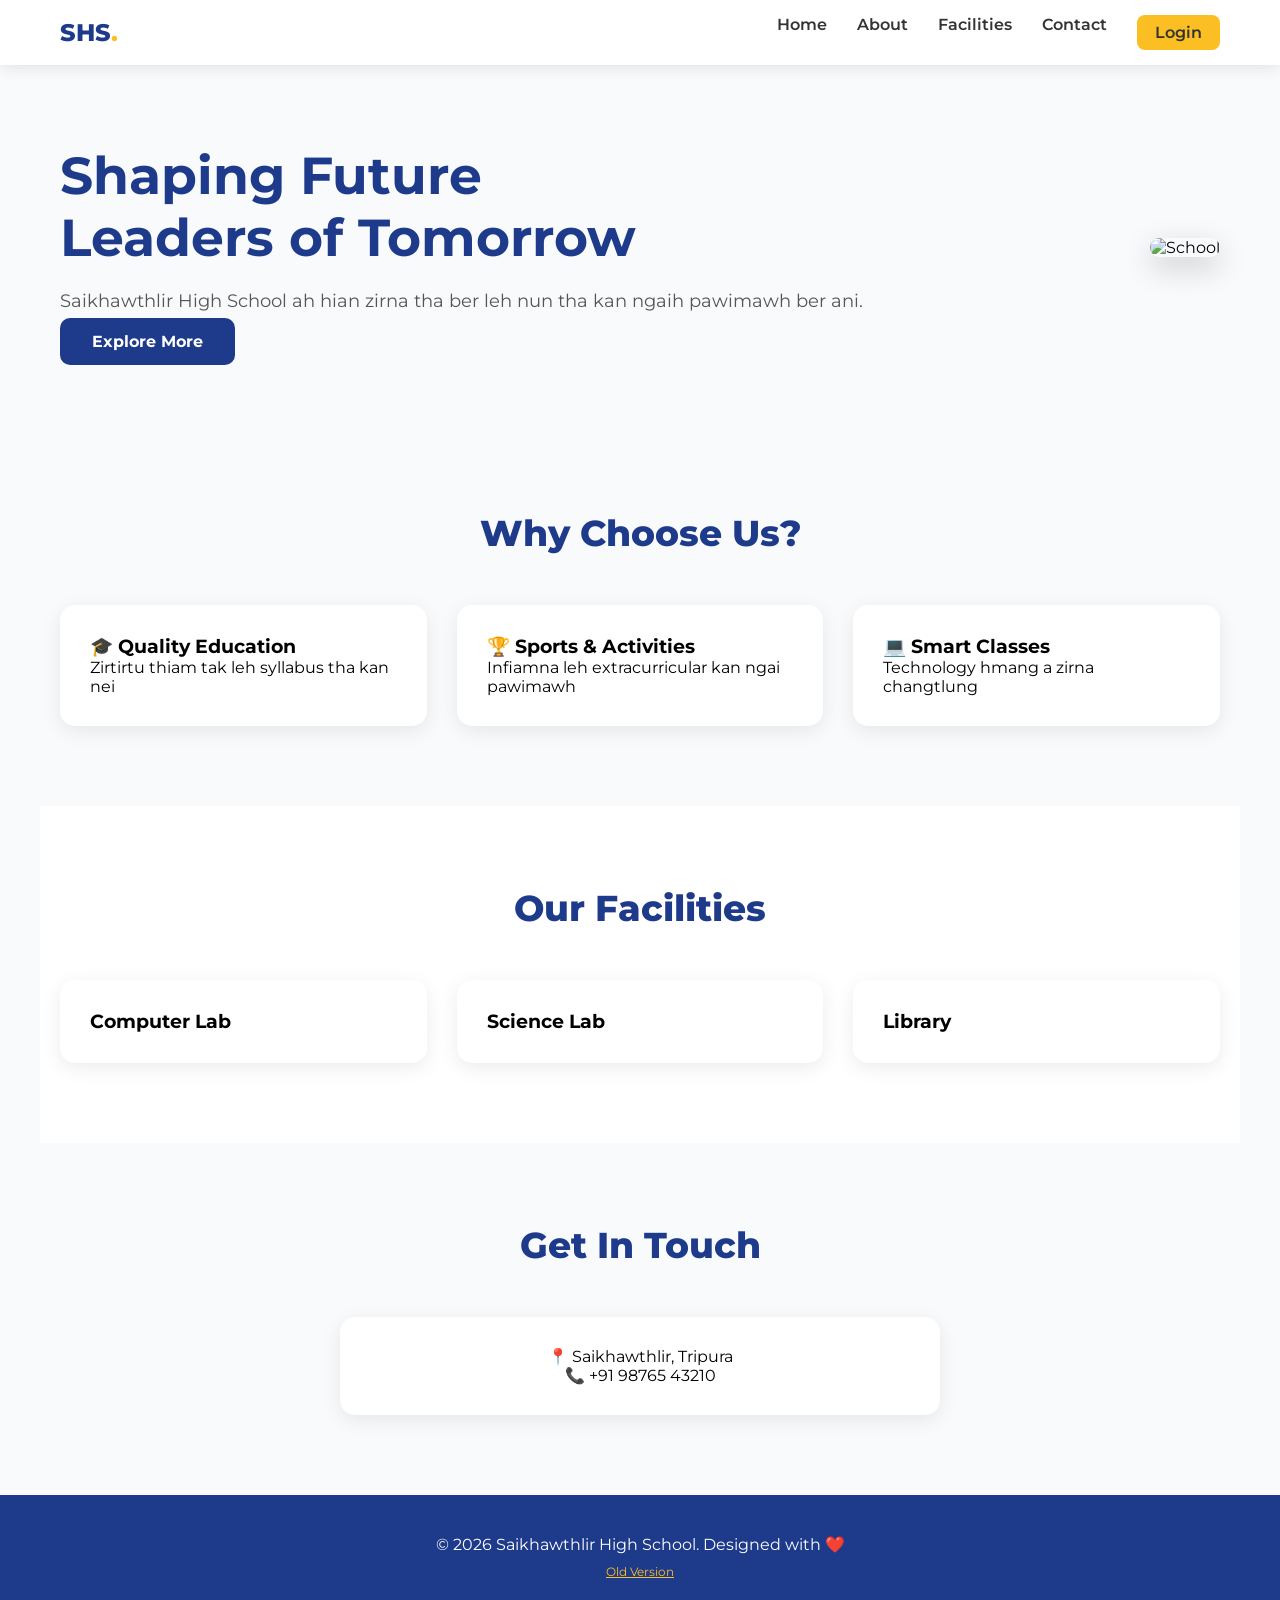
==== index.html @ c1023d58 "Create index.html" ====
<!DOCTYPE html>
<html lang="en">
<head>
<meta charset="UTF-8">
<meta name="viewport" content="width=device-width, initial-scale=1.0">
<title>Saikhawthlir High School | Home</title>
<link href="https://fonts.googleapis.com/css2?family=Montserrat:wght@400;600;700;800&display=swap" rel="stylesheet">
<style>
  *{margin:0;padding:0;box-sizing:border-box;font-family:'Montserrat',sans-serif}
  :root{
    --primary:#1E3A8A; /* Dark Blue */
    --accent:#FBBF24; /* Yellow */
    --bg:#F8FAFC;
  }
  html{scroll-behavior:smooth}
  body{background:var(--bg)}

  /* NAVBAR PC */
  header{background:white;box-shadow:0 2px 15px rgba(0,0,0,0.1);position:sticky;top:0;z-index:999}
  nav{max-width:1200px;margin:0 auto;padding:15px 20px;display:flex;justify-content:space-between;align-items:center}
  .logo{font-size:24px;font-weight:800;color:var(--primary)}
  .logo span{color:var(--accent)}
  .nav-links{display:flex;gap:30px}
  .nav-links a{color:#333;text-decoration:none;font-weight:600;transition:0.3s}
  .nav-links a:hover{color:var(--primary)}
  .hamburger{display:none;font-size:28px;cursor:pointer;color:var(--primary)}
  .mobile-menu{display:none}

  /* HERO */
  .hero{display:flex;align-items:center;justify-content:space-between;max-width:1200px;margin:0 auto;padding:80px 20px;gap:40px}
  .hero-text h1{font-size:52px;color:var(--primary);line-height:1.2}
  .hero-text p{font-size:18px;margin:20px 0;color:#555}
  .hero-img img{width:450px;border-radius:20px;box-shadow:0 10px 30px rgba(0,0,0,0.2)}
  .btn-primary{background:var(--primary);color:white;padding:14px 32px;border-radius:10px;text-decoration:none;font-weight:700;transition:0.3s}
  .btn-primary:hover{background:#152A6A}

  /* SECTIONS */
  section{padding:80px 20px;max-width:1200px;margin:0 auto}
  .title{text-align:center;font-size:36px;color:var(--primary);margin-bottom:50px;font-weight:800}
  .grid{display:grid;grid-template-columns:repeat(3,1fr);gap:30px}
  .card{background:white;padding:30px;border-radius:15px;box-shadow:0 5px 20px rgba(0,0,0,0.08);transition:0.3s}
  .card:hover{transform:translateY(-8px);box-shadow:0 10px 30px rgba(0,0,0,0.12)}

  footer{background:var(--primary);color:white;text-align:center;padding:40px 20px}

  /* MOBILE VIEW */
  @media(max-width:900px){
    .nav-links{display:none}
    .hamburger{display:block}
    .mobile-menu{display:none;flex-direction:column;background:white;padding:20px;gap:15px;box-shadow:0 5px 15px rgba(0,0,0,0.1)}
    .mobile-menu.active{display:flex}
    .hero{flex-direction:column;text-align:center;padding:50px 20px}
    .hero-text h1{font-size:36px}
    .hero-img img{width:100%;max-width:400px}
    .grid{grid-template-columns:1fr}
    .title{font-size:28px}
  }
</style>
</head>
<body>

<header>
  <nav>
    <div class="logo">SHS<span>.</span></div>
    <div class="nav-links">
      <a href="#home">Home</a>
      <a href="#about">About</a>
      <a href="#facilities">Facilities</a>
      <a href="#contact">Contact</a>
      <a href="login.html" style="background:var(--accent);padding:8px 18px;border-radius:8px">Login</a>
    </div>
    <div class="hamburger" onclick="document.getElementById('mMenu').classList.toggle('active')">☰</div>
  </nav>
  <div class="mobile-menu" id="mMenu">
    <a href="#home">Home</a><a href="#about">About</a><a href="#facilities">Facilities</a><a href="#contact">Contact</a>
  </div>
</header>

<section class="hero" id="home">
  <div class="hero-text">
    <h1>Shaping Future <br> Leaders of Tomorrow</h1>
    <p>Saikhawthlir High School ah hian zirna tha ber leh nun tha kan ngaih pawimawh ber ani.</p>
    <a href="#about" class="btn-primary">Explore More</a>
  </div>
  <div class="hero-img">
    <img src="https://images.unsplash.com/photo-1588075592446-265f3e3e4804?q=80&w=800" alt="School">
  </div>
</section>

<section id="about">
  <h2 class="title">Why Choose Us?</h2>
  <div class="grid">
    <div class="card"><h3>🎓 Quality Education</h3><p>Zirtirtu thiam tak leh syllabus tha kan nei</p></div>
    <div class="card"><h3>🏆 Sports & Activities</h3><p>Infiamna leh extracurricular kan ngai pawimawh</p></div>
    <div class="card"><h3>💻 Smart Classes</h3><p>Technology hmang a zirna changtlung</p></div>
  </div>
</section>

<section id="facilities" style="background:white">
  <h2 class="title">Our Facilities</h2>
  <div class="grid">
    <div class="card"><h3>Computer Lab</h3></div>
    <div class="card"><h3>Science Lab</h3></div>
    <div class="card"><h3>Library</h3></div>
  </div>
</section>

<section id="contact">
  <h2 class="title">Get In Touch</h2>
  <div class="card" style="max-width:600px;margin:0 auto;text-align:center">
    <p>📍 Saikhawthlir, Tripura</p><p>📞 +91 98765 43210</p>
  </div>
</section>

<footer>
  <p>© 2026 Saikhawthlir High School. Designed with ❤️</p>
  <p style="margin-top:10px;font-size:12px"><a href="index-old.html" style="color:var(--accent)">Old Version</a></p>
</footer>

</body>
</html>
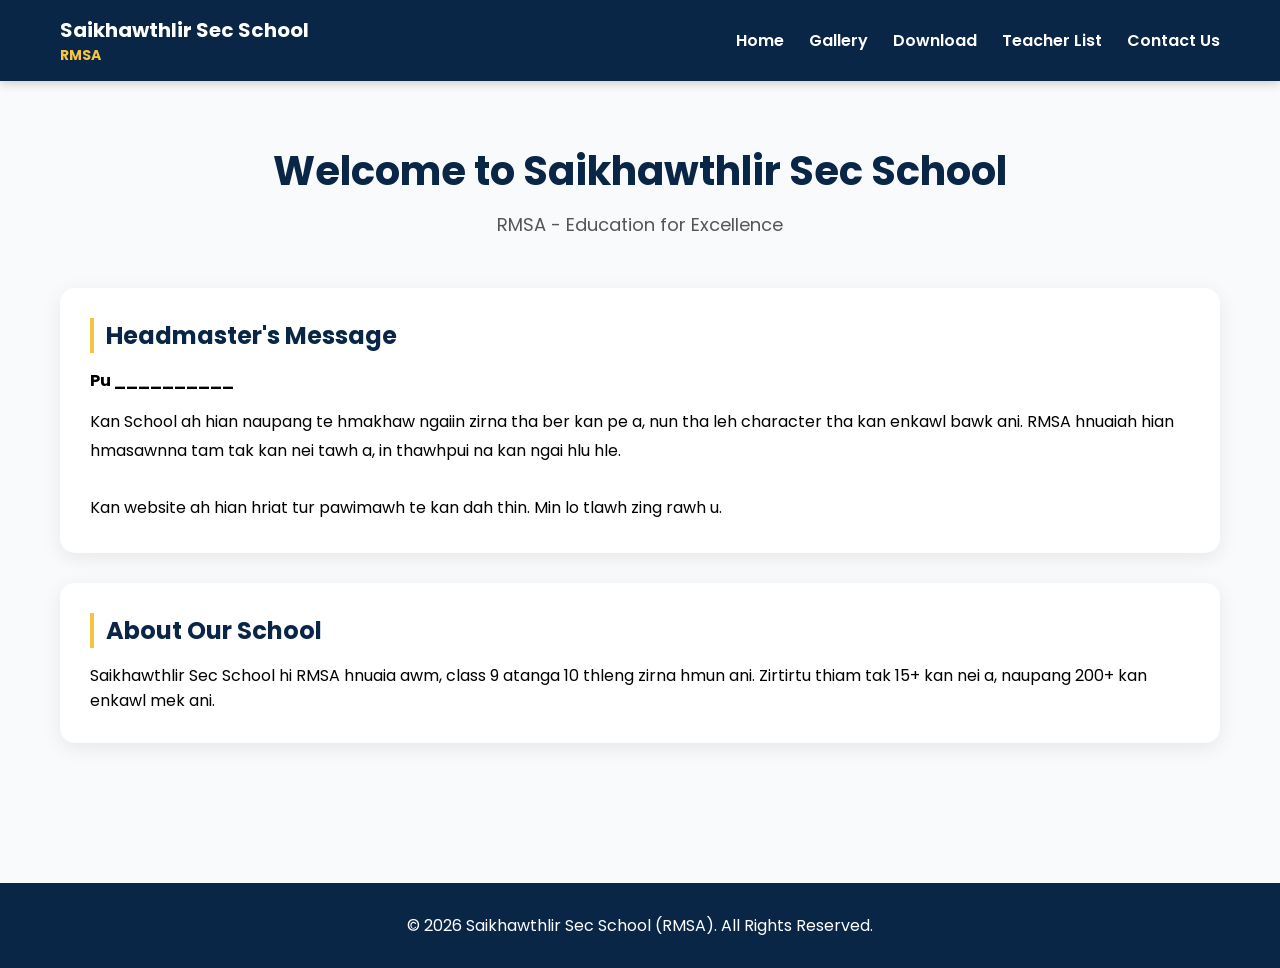
==== commit 1cf7303a: "Update index.html" ====
--- a/index.html
+++ b/index.html
@@ -3,57 +3,41 @@
 <head>
 <meta charset="UTF-8">
 <meta name="viewport" content="width=device-width, initial-scale=1.0">
-<title>Saikhawthlir High School | Home</title>
-<link href="https://fonts.googleapis.com/css2?family=Montserrat:wght@400;600;700;800&display=swap" rel="stylesheet">
+<title>Saikhawthlir Sec School (RMSA)</title>
+<link href="https://fonts.googleapis.com/css2?family=Poppins:wght@400;600;700&display=swap" rel="stylesheet">
 <style>
-  *{margin:0;padding:0;box-sizing:border-box;font-family:'Montserrat',sans-serif}
-  :root{
-    --primary:#1E3A8A; /* Dark Blue */
-    --accent:#FBBF24; /* Yellow */
-    --bg:#F8FAFC;
-  }
-  html{scroll-behavior:smooth}
-  body{background:var(--bg)}
-
-  /* NAVBAR PC */
-  header{background:white;box-shadow:0 2px 15px rgba(0,0,0,0.1);position:sticky;top:0;z-index:999}
+  *{margin:0;padding:0;box-sizing:border-box;font-family:'Poppins',sans-serif}
+  :root{--primary:#0A2647;--accent:#F5C542;--light:#F8FAFC}
+  body{background:var(--light)}
+  
+  /* NAVBAR HORIZONTAL */
+  header{background:var(--primary);color:white;position:sticky;top:0;z-index:1000;box-shadow:0 2px 10px rgba(0,0,0,0.2)}
   nav{max-width:1200px;margin:0 auto;padding:15px 20px;display:flex;justify-content:space-between;align-items:center}
-  .logo{font-size:24px;font-weight:800;color:var(--primary)}
-  .logo span{color:var(--accent)}
-  .nav-links{display:flex;gap:30px}
-  .nav-links a{color:#333;text-decoration:none;font-weight:600;transition:0.3s}
-  .nav-links a:hover{color:var(--primary)}
-  .hamburger{display:none;font-size:28px;cursor:pointer;color:var(--primary)}
+  .logo{font-size:20px;font-weight:700}
+  .logo span{color:var(--accent);font-size:14px;display:block}
+  .nav-links{display:flex;gap:25px}
+  .nav-links a{color:white;text-decoration:none;font-weight:600;transition:0.3s;padding:8px 0}
+  .nav-links a:hover{color:var(--accent);border-bottom:2px solid var(--accent)}
+  .hamburger{display:none;font-size:28px;cursor:pointer}
   .mobile-menu{display:none}
-
-  /* HERO */
-  .hero{display:flex;align-items:center;justify-content:space-between;max-width:1200px;margin:0 auto;padding:80px 20px;gap:40px}
-  .hero-text h1{font-size:52px;color:var(--primary);line-height:1.2}
-  .hero-text p{font-size:18px;margin:20px 0;color:#555}
-  .hero-img img{width:450px;border-radius:20px;box-shadow:0 10px 30px rgba(0,0,0,0.2)}
-  .btn-primary{background:var(--primary);color:white;padding:14px 32px;border-radius:10px;text-decoration:none;font-weight:700;transition:0.3s}
-  .btn-primary:hover{background:#152A6A}
-
-  /* SECTIONS */
-  section{padding:80px 20px;max-width:1200px;margin:0 auto}
-  .title{text-align:center;font-size:36px;color:var(--primary);margin-bottom:50px;font-weight:800}
-  .grid{display:grid;grid-template-columns:repeat(3,1fr);gap:30px}
-  .card{background:white;padding:30px;border-radius:15px;box-shadow:0 5px 20px rgba(0,0,0,0.08);transition:0.3s}
-  .card:hover{transform:translateY(-8px);box-shadow:0 10px 30px rgba(0,0,0,0.12)}
-
-  footer{background:var(--primary);color:white;text-align:center;padding:40px 20px}
-
-  /* MOBILE VIEW */
+  
+  .container{max-width:1200px;margin:0 auto;padding:60px 20px}
+  .hero{text-align:center;margin-bottom:50px}
+  .hero h1{font-size:40px;color:var(--primary);margin-bottom:10px}
+  .hero p{color:#555;font-size:18px}
+  
+  .card{background:white;padding:30px;border-radius:15px;box-shadow:0 5px 20px rgba(0,0,0,0.08);margin-bottom:30px}
+  .card h2{color:var(--primary);margin-bottom:15px;border-left:4px solid var(--accent);padding-left:12px}
+  
+  footer{background:var(--primary);color:white;text-align:center;padding:30px;margin-top:50px}
+  
+  /* MOBILE */
   @media(max-width:900px){
     .nav-links{display:none}
     .hamburger{display:block}
-    .mobile-menu{display:none;flex-direction:column;background:white;padding:20px;gap:15px;box-shadow:0 5px 15px rgba(0,0,0,0.1)}
+    .mobile-menu{display:none;flex-direction:column;background:var(--primary);padding:15px;gap:12px}
     .mobile-menu.active{display:flex}
-    .hero{flex-direction:column;text-align:center;padding:50px 20px}
-    .hero-text h1{font-size:36px}
-    .hero-img img{width:100%;max-width:400px}
-    .grid{grid-template-columns:1fr}
-    .title{font-size:28px}
+    .hero h1{font-size:28px}
   }
 </style>
 </head>
@@ -61,60 +45,52 @@
 
 <header>
   <nav>
-    <div class="logo">SHS<span>.</span></div>
+    <div class="logo">Saikhawthlir Sec School <span>RMSA</span></div>
     <div class="nav-links">
-      <a href="#home">Home</a>
-      <a href="#about">About</a>
-      <a href="#facilities">Facilities</a>
-      <a href="#contact">Contact</a>
-      <a href="login.html" style="background:var(--accent);padding:8px 18px;border-radius:8px">Login</a>
+      <a href="index.html">Home</a>
+      <a href="gallery.html">Gallery</a>
+      <a href="download.html">Download</a>
+      <a href="teachers.html">Teacher List</a>
+      <a href="contact.html">Contact Us</a>
     </div>
     <div class="hamburger" onclick="document.getElementById('mMenu').classList.toggle('active')">☰</div>
   </nav>
   <div class="mobile-menu" id="mMenu">
-    <a href="#home">Home</a><a href="#about">About</a><a href="#facilities">Facilities</a><a href="#contact">Contact</a>
+    <a href="index.html">Home</a>
+    <a href="gallery.html">Gallery</a>
+    <a href="download.html">Download</a>
+    <a href="teachers.html">Teacher List</a>
+    <a href="contact.html">Contact Us</a>
   </div>
 </header>
 
-<section class="hero" id="home">
-  <div class="hero-text">
-    <h1>Shaping Future <br> Leaders of Tomorrow</h1>
-    <p>Saikhawthlir High School ah hian zirna tha ber leh nun tha kan ngaih pawimawh ber ani.</p>
-    <a href="#about" class="btn-primary">Explore More</a>
+<div class="container">
+  <div class="hero">
+    <h1>Welcome to Saikhawthlir Sec School</h1>
+    <p>RMSA - Education for Excellence</p>
   </div>
-  <div class="hero-img">
-    <img src="https://images.unsplash.com/photo-1588075592446-265f3e3e4804?q=80&w=800" alt="School">
+
+  <div class="card">
+    <h2>Headmaster's Message</h2>
+    <p><b>Pu __________</b></p>
+    <p style="margin-top:15px;line-height:1.8">
+      Kan School ah hian naupang te hmakhaw ngaiin zirna tha ber kan pe a, 
+      nun tha leh character tha kan enkawl bawk ani. RMSA hnuaiah hian 
+      hmasawnna tam tak kan nei tawh a, in thawhpui na kan ngai hlu hle.
+      <br><br>
+      Kan website ah hian hriat tur pawimawh te kan dah thin. Min lo tlawh zing rawh u.
+    </p>
   </div>
-</section>
 
-<section id="about">
-  <h2 class="title">Why Choose Us?</h2>
-  <div class="grid">
-    <div class="card"><h3>🎓 Quality Education</h3><p>Zirtirtu thiam tak leh syllabus tha kan nei</p></div>
-    <div class="card"><h3>🏆 Sports & Activities</h3><p>Infiamna leh extracurricular kan ngai pawimawh</p></div>
-    <div class="card"><h3>💻 Smart Classes</h3><p>Technology hmang a zirna changtlung</p></div>
+  <div class="card">
+    <h2>About Our School</h2>
+    <p>Saikhawthlir Sec School hi RMSA hnuaia awm, class 9 atanga 10 thleng zirna hmun ani. 
+    Zirtirtu thiam tak 15+ kan nei a, naupang 200+ kan enkawl mek ani.</p>
   </div>
-</section>
-
-<section id="facilities" style="background:white">
-  <h2 class="title">Our Facilities</h2>
-  <div class="grid">
-    <div class="card"><h3>Computer Lab</h3></div>
-    <div class="card"><h3>Science Lab</h3></div>
-    <div class="card"><h3>Library</h3></div>
-  </div>
-</section>
-
-<section id="contact">
-  <h2 class="title">Get In Touch</h2>
-  <div class="card" style="max-width:600px;margin:0 auto;text-align:center">
-    <p>📍 Saikhawthlir, Tripura</p><p>📞 +91 98765 43210</p>
-  </div>
-</section>
+</div>
 
 <footer>
-  <p>© 2026 Saikhawthlir High School. Designed with ❤️</p>
-  <p style="margin-top:10px;font-size:12px"><a href="index-old.html" style="color:var(--accent)">Old Version</a></p>
+  <p>© 2026 Saikhawthlir Sec School (RMSA). All Rights Reserved.</p>
 </footer>
 
 </body>
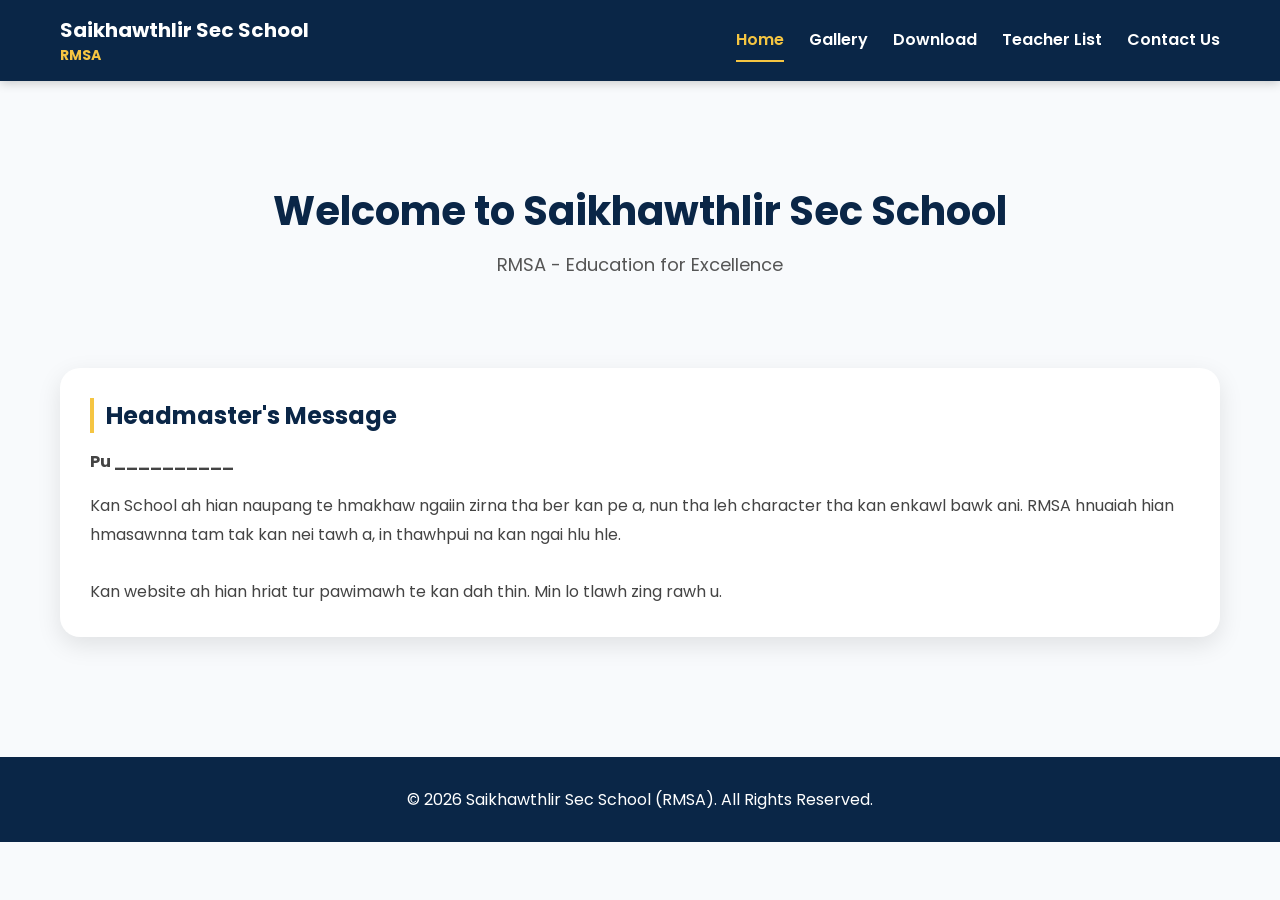
==== commit 64831baa: "Update index.html" ====
--- a/index.html
+++ b/index.html
@@ -3,42 +3,16 @@
 <head>
 <meta charset="UTF-8">
 <meta name="viewport" content="width=device-width, initial-scale=1.0">
-<title>Saikhawthlir Sec School (RMSA)</title>
+<title>Home - Saikhawthlir Sec School</title>
 <link href="https://fonts.googleapis.com/css2?family=Poppins:wght@400;600;700&display=swap" rel="stylesheet">
+<link rel="stylesheet" href="style.css">
 <style>
-  *{margin:0;padding:0;box-sizing:border-box;font-family:'Poppins',sans-serif}
-  :root{--primary:#0A2647;--accent:#F5C542;--light:#F8FAFC}
-  body{background:var(--light)}
-  
-  /* NAVBAR HORIZONTAL */
-  header{background:var(--primary);color:white;position:sticky;top:0;z-index:1000;box-shadow:0 2px 10px rgba(0,0,0,0.2)}
-  nav{max-width:1200px;margin:0 auto;padding:15px 20px;display:flex;justify-content:space-between;align-items:center}
-  .logo{font-size:20px;font-weight:700}
-  .logo span{color:var(--accent);font-size:14px;display:block}
-  .nav-links{display:flex;gap:25px}
-  .nav-links a{color:white;text-decoration:none;font-weight:600;transition:0.3s;padding:8px 0}
-  .nav-links a:hover{color:var(--accent);border-bottom:2px solid var(--accent)}
-  .hamburger{display:none;font-size:28px;cursor:pointer}
-  .mobile-menu{display:none}
-  
-  .container{max-width:1200px;margin:0 auto;padding:60px 20px}
-  .hero{text-align:center;margin-bottom:50px}
+  /* INDEX PAGE CHAUH A TAN CSS */
+  .hero{text-align:center;margin-bottom:50px;padding:40px 0}
   .hero h1{font-size:40px;color:var(--primary);margin-bottom:10px}
   .hero p{color:#555;font-size:18px}
-  
-  .card{background:white;padding:30px;border-radius:15px;box-shadow:0 5px 20px rgba(0,0,0,0.08);margin-bottom:30px}
-  .card h2{color:var(--primary);margin-bottom:15px;border-left:4px solid var(--accent);padding-left:12px}
-  
-  footer{background:var(--primary);color:white;text-align:center;padding:30px;margin-top:50px}
-  
-  /* MOBILE */
-  @media(max-width:900px){
-    .nav-links{display:none}
-    .hamburger{display:block}
-    .mobile-menu{display:none;flex-direction:column;background:var(--primary);padding:15px;gap:12px}
-    .mobile-menu.active{display:flex}
-    .hero h1{font-size:28px}
-  }
+  .card h2{color:var(--primary);margin-bottom:15px;border-left:4px solid var(--accent);padding-left:12px;font-size:24px}
+  .card p{line-height:1.8;color:#444}
 </style>
 </head>
 <body>
@@ -46,21 +20,28 @@
 <header>
   <nav>
     <div class="logo">Saikhawthlir Sec School <span>RMSA</span></div>
+    
+    <!-- PC MENU -->
     <div class="nav-links">
-      <a href="index.html">Home</a>
+      <a href="index.html" class="active">Home</a>
       <a href="gallery.html">Gallery</a>
       <a href="download.html">Download</a>
       <a href="teachers.html">Teacher List</a>
       <a href="contact.html">Contact Us</a>
     </div>
-    <div class="hamburger" onclick="document.getElementById('mMenu').classList.toggle('active')">☰</div>
+    
+    <!-- MOBILE HAMBURGER -->
+    <button class="hamburger" onclick="openMenu()">☰</button>
   </nav>
-  <div class="mobile-menu" id="mMenu">
-    <a href="index.html">Home</a>
-    <a href="gallery.html">Gallery</a>
-    <a href="download.html">Download</a>
-    <a href="teachers.html">Teacher List</a>
-    <a href="contact.html">Contact Us</a>
+  
+  <!-- MOBILE MENU FULL SCREEN -->
+  <div class="mobile-menu" id="mobileMenu">
+    <button class="close-btn" onclick="closeMenu()">×</button>
+    <a href="index.html" onclick="closeMenu()">Home</a>
+    <a href="gallery.html" onclick="closeMenu()">Gallery</a>
+    <a href="download.html" onclick="closeMenu()">Download</a>
+    <a href="teachers.html" onclick="closeMenu()">Teacher List</a>
+    <a href="contact.html" onclick="closeMenu()">Contact Us</a>
   </div>
 </header>
 
@@ -73,7 +54,7 @@
   <div class="card">
     <h2>Headmaster's Message</h2>
     <p><b>Pu __________</b></p>
-    <p style="margin-top:15px;line-height:1.8">
+    <p style="margin-top:15px">
       Kan School ah hian naupang te hmakhaw ngaiin zirna tha ber kan pe a, 
       nun tha leh character tha kan enkawl bawk ani. RMSA hnuaiah hian 
       hmasawnna tam tak kan nei tawh a, in thawhpui na kan ngai hlu hle.
@@ -81,17 +62,21 @@
       Kan website ah hian hriat tur pawimawh te kan dah thin. Min lo tlawh zing rawh u.
     </p>
   </div>
-
-  <div class="card">
-    <h2>About Our School</h2>
-    <p>Saikhawthlir Sec School hi RMSA hnuaia awm, class 9 atanga 10 thleng zirna hmun ani. 
-    Zirtirtu thiam tak 15+ kan nei a, naupang 200+ kan enkawl mek ani.</p>
-  </div>
 </div>
 
 <footer>
   <p>© 2026 Saikhawthlir Sec School (RMSA). All Rights Reserved.</p>
 </footer>
 
+<script>
+  function openMenu(){
+    document.getElementById('mobileMenu').classList.add('active');
+    document.body.style.overflow = 'hidden'; // Scroll lock
+  }
+  function closeMenu(){
+    document.getElementById('mobileMenu').classList.remove('active');
+    document.body.style.overflow = 'auto'; // Scroll on
+  }
+</script>
 </body>
 </html>
--- a/style.css
+++ b/style.css
@@ -0,0 +1,81 @@
+/* style.css - Saikhawthlir Sec School v2 */
+*{margin:0;padding:0;box-sizing:border-box;font-family:'Poppins',sans-serif}
+:root{--primary:#0A2647;--accent:#F5C542;--light:#F8FAFC}
+body{background:var(--light);color:#333}
+
+/* NAVBAR HORIZONTAL */
+header{background:var(--primary);color:white;position:sticky;top:0;z-index:1000;box-shadow:0 2px 10px rgba(0,0,0,0.2)}
+nav{max-width:1200px;margin:0 auto;padding:15px 20px;display:flex;justify-content:space-between;align-items:center}
+.logo{font-size:20px;font-weight:700}
+.logo span{color:var(--accent);font-size:14px;display:block}
+.nav-links{display:flex;gap:25px}
+.nav-links a{color:white;text-decoration:none;font-weight:600;transition:0.3s;padding:8px 0}
+.nav-links a:hover{color:var(--accent);border-bottom:2px solid var(--accent)}
+.nav-links a.active{color:var(--accent);border-bottom:2px solid var(--accent)}
+.hamburger{display:none;font-size:28px;cursor:pointer;color:white;background:none;border:none}
+
+/* MOBILE MENU THAR - MAWI DEUH */
+.mobile-menu{
+  display:none;
+  position:fixed;
+  top:0;
+  left:0;
+  width:100%;
+  height:100vh;
+  background:rgba(10,38,71,0.98);
+  backdrop-filter:blur(10px);
+  flex-direction:column;
+  justify-content:center;
+  align-items:center;
+  gap:25px;
+  z-index:9999;
+  animation:slideDown 0.3s ease;
+}
+.mobile-menu.active{display:flex}
+
+@keyframes slideDown{
+  from{opacity:0;transform:translateY(-20px)}
+  to{opacity:1;transform:translateY(0)}
+}
+
+.mobile-menu a{
+  color:white;
+  text-decoration:none;
+  font-size:24px;
+  font-weight:700;
+  transition:0.3s;
+  padding:10px 20px;
+}
+.mobile-menu a:hover{color:var(--accent);transform:scale(1.1)}
+
+/* X CLOSE BUTTON */
+.close-btn{
+  position:absolute;
+  top:20px;
+  right:25px;
+  font-size:40px;
+  color:white;
+  background:none;
+  border:none;
+  cursor:pointer;
+  transition:0.3s;
+}
+.close-btn:hover{color:var(--accent);transform:rotate(90deg)}
+
+.container{max-width:1200px;margin:0 auto;padding:60px 20px}
+.title{text-align:center;font-size:36px;color:var(--primary);margin-bottom:50px;font-weight:700}
+
+footer{background:var(--primary);color:white;text-align:center;padding:30px;margin-top:60px}
+
+/* BUTTON MAWI */
+.btn-primary{background:var(--primary);color:white;padding:14px 35px;border:none;border-radius:30px;font-weight:700;font-size:16px;cursor:pointer;transition:0.3s;display:inline-flex;align-items:center;gap:8px;box-shadow:0 5px 15px rgba(10,38,71,0.3);text-decoration:none}
+.btn-primary:hover{background:#152A6A;transform:translateY(-3px);box-shadow:0 8px 20px rgba(10,38,71,0.4)}
+
+/* CARD GENERAL */
+.card{background:white;padding:30px;border-radius:20px;box-shadow:0 8px 25px rgba(0,0,0,0.1)}
+
+/* MOBILE */
+@media(max-width:900px){
+  .nav-links{display:none}
+  .hamburger{display:block}
+}
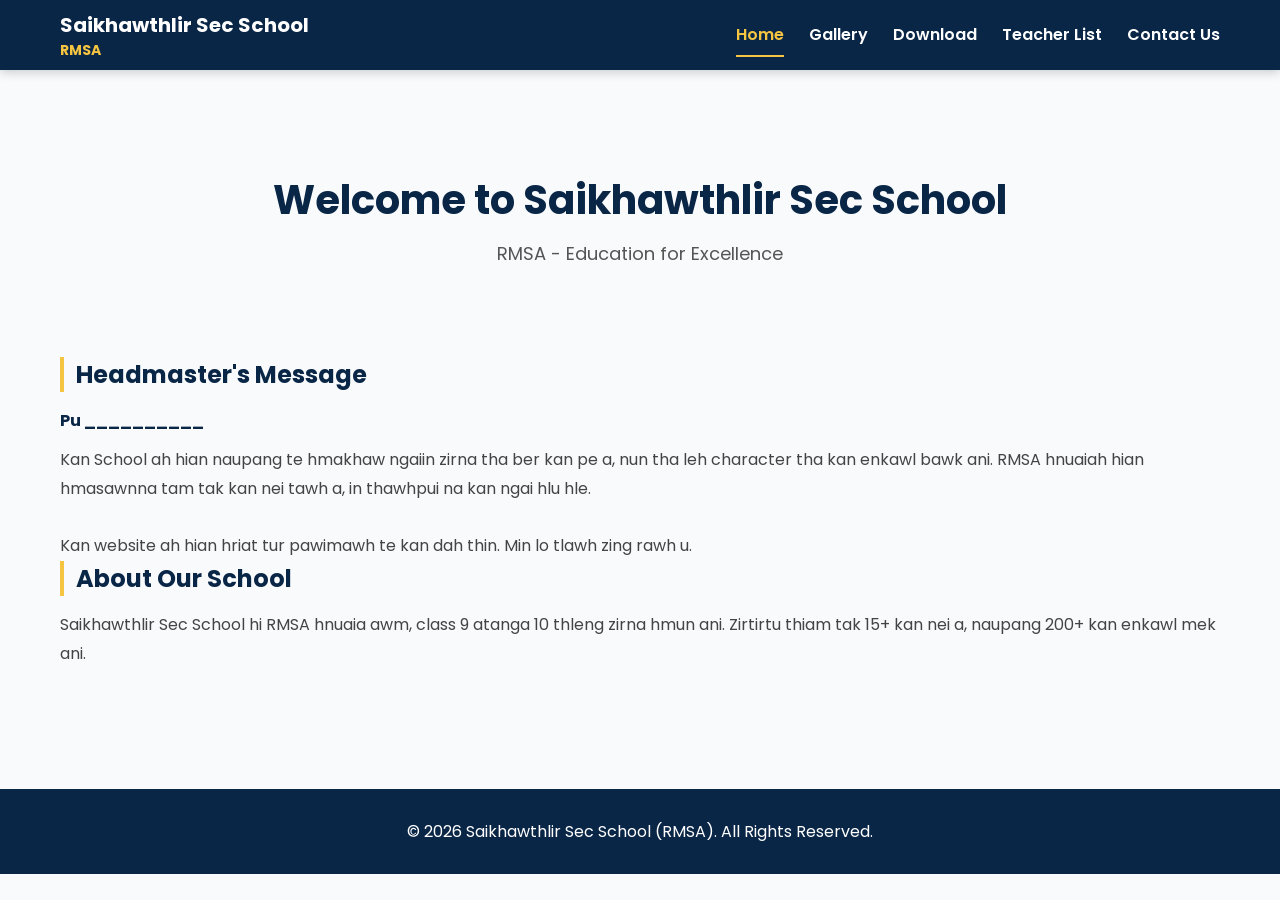
==== commit 517abf82: "Update index.html" ====
--- a/index.html
+++ b/index.html
@@ -3,7 +3,7 @@
 <head>
 <meta charset="UTF-8">
 <meta name="viewport" content="width=device-width, initial-scale=1.0">
-<title>Home - Saikhawthlir Sec School</title>
+<title>Home - Saikhawthlir Sec School (RMSA)</title>
 <link href="https://fonts.googleapis.com/css2?family=Poppins:wght@400;600;700&display=swap" rel="stylesheet">
 <link rel="stylesheet" href="style.css">
 <style>
@@ -12,7 +12,8 @@
   .hero h1{font-size:40px;color:var(--primary);margin-bottom:10px}
   .hero p{color:#555;font-size:18px}
   .card h2{color:var(--primary);margin-bottom:15px;border-left:4px solid var(--accent);padding-left:12px;font-size:24px}
-  .card p{line-height:1.8;color:#444}
+  .card p{line-height:1.8;color:#444;margin-top:10px}
+  .card b{color:var(--primary)}
 </style>
 </head>
 <body>
@@ -34,7 +35,7 @@
     <button class="hamburger" onclick="openMenu()">☰</button>
   </nav>
   
-  <!-- MOBILE MENU FULL SCREEN -->
+  <!-- MOBILE MENU - HEADER HNUAI AH CHIAH -->
   <div class="mobile-menu" id="mobileMenu">
     <button class="close-btn" onclick="closeMenu()">×</button>
     <a href="index.html" onclick="closeMenu()">Home</a>
@@ -54,13 +55,19 @@
   <div class="card">
     <h2>Headmaster's Message</h2>
     <p><b>Pu __________</b></p>
-    <p style="margin-top:15px">
+    <p>
       Kan School ah hian naupang te hmakhaw ngaiin zirna tha ber kan pe a, 
       nun tha leh character tha kan enkawl bawk ani. RMSA hnuaiah hian 
       hmasawnna tam tak kan nei tawh a, in thawhpui na kan ngai hlu hle.
       <br><br>
       Kan website ah hian hriat tur pawimawh te kan dah thin. Min lo tlawh zing rawh u.
     </p>
+  </div>
+
+  <div class="card">
+    <h2>About Our School</h2>
+    <p>Saikhawthlir Sec School hi RMSA hnuaia awm, class 9 atanga 10 thleng zirna hmun ani. 
+    Zirtirtu thiam tak 15+ kan nei a, naupang 200+ kan enkawl mek ani.</p>
   </div>
 </div>
 
@@ -71,12 +78,17 @@
 <script>
   function openMenu(){
     document.getElementById('mobileMenu').classList.add('active');
-    document.body.style.overflow = 'hidden'; // Scroll lock
   }
   function closeMenu(){
     document.getElementById('mobileMenu').classList.remove('active');
-    document.body.style.overflow = 'auto'; // Scroll on
   }
+  // Pawn lam hmet pawn a in close thei
+  document.addEventListener('click', function(e){
+    if(!e.target.closest('header')){
+      closeMenu();
+    }
+  })
 </script>
+
 </body>
 </html>
--- a/style.css
+++ b/style.css
@@ -1,11 +1,11 @@
-/* style.css - Saikhawthlir Sec School v2 */
+/* style.css - Saikhawthlir Sec School v3 */
 *{margin:0;padding:0;box-sizing:border-box;font-family:'Poppins',sans-serif}
 :root{--primary:#0A2647;--accent:#F5C542;--light:#F8FAFC}
 body{background:var(--light);color:#333}
 
 /* NAVBAR HORIZONTAL */
 header{background:var(--primary);color:white;position:sticky;top:0;z-index:1000;box-shadow:0 2px 10px rgba(0,0,0,0.2)}
-nav{max-width:1200px;margin:0 auto;padding:15px 20px;display:flex;justify-content:space-between;align-items:center}
+nav{max-width:1200px;margin:0 auto;padding:15px 20px;display:flex;justify-content:space-between;align-items:center;height:70px}
 .logo{font-size:20px;font-weight:700}
 .logo span{color:var(--accent);font-size:14px;display:block}
 .nav-links{display:flex;gap:25px}
@@ -14,46 +14,47 @@
 .nav-links a.active{color:var(--accent);border-bottom:2px solid var(--accent)}
 .hamburger{display:none;font-size:28px;cursor:pointer;color:white;background:none;border:none}
 
-/* MOBILE MENU THAR - MAWI DEUH */
+/* MOBILE MENU THAR - HEADER HNUAI CHIAH */
 .mobile-menu{
   display:none;
-  position:fixed;
-  top:0;
+  position:absolute; /* FIXED atangin ABSOLUTE ah thlak */
+  top:70px; /* Header height chiah */
   left:0;
   width:100%;
-  height:100vh;
-  background:rgba(10,38,71,0.98);
-  backdrop-filter:blur(10px);
+  background:var(--primary); /* Dark blue solid */
   flex-direction:column;
-  justify-content:center;
   align-items:center;
+  padding:40px 20px;
   gap:25px;
-  z-index:9999;
+  z-index:999;
+  box-shadow:0 10px 20px rgba(0,0,0,0.3);
   animation:slideDown 0.3s ease;
 }
 .mobile-menu.active{display:flex}
 
 @keyframes slideDown{
-  from{opacity:0;transform:translateY(-20px)}
+  from{opacity:0;transform:translateY(-10px)}
   to{opacity:1;transform:translateY(0)}
 }
 
 .mobile-menu a{
   color:white;
   text-decoration:none;
-  font-size:24px;
+  font-size:22px;
   font-weight:700;
   transition:0.3s;
-  padding:10px 20px;
+  padding:12px 30px;
+  width:100%;
+  text-align:center;
 }
-.mobile-menu a:hover{color:var(--accent);transform:scale(1.1)}
+.mobile-menu a:hover{color:var(--accent);background:rgba(245,197,66,0.1);border-radius:10px}
 
 /* X CLOSE BUTTON */
 .close-btn{
   position:absolute;
-  top:20px;
-  right:25px;
-  font-size:40px;
+  top:15px;
+  right:20px;
+  font-size:35px;
   color:white;
   background:none;
   border:none;
@@ -67,15 +68,7 @@
 
 footer{background:var(--primary);color:white;text-align:center;padding:30px;margin-top:60px}
 
-/* BUTTON MAWI */
-.btn-primary{background:var(--primary);color:white;padding:14px 35px;border:none;border-radius:30px;font-weight:700;font-size:16px;cursor:pointer;transition:0.3s;display:inline-flex;align-items:center;gap:8px;box-shadow:0 5px 15px rgba(10,38,71,0.3);text-decoration:none}
-.btn-primary:hover{background:#152A6A;transform:translateY(-3px);box-shadow:0 8px 20px rgba(10,38,71,0.4)}
-
-/* CARD GENERAL */
-.card{background:white;padding:30px;border-radius:20px;box-shadow:0 8px 25px rgba(0,0,0,0.1)}
-
 /* MOBILE */
 @media(max-width:900px){
   .nav-links{display:none}
   .hamburger{display:block}
-}
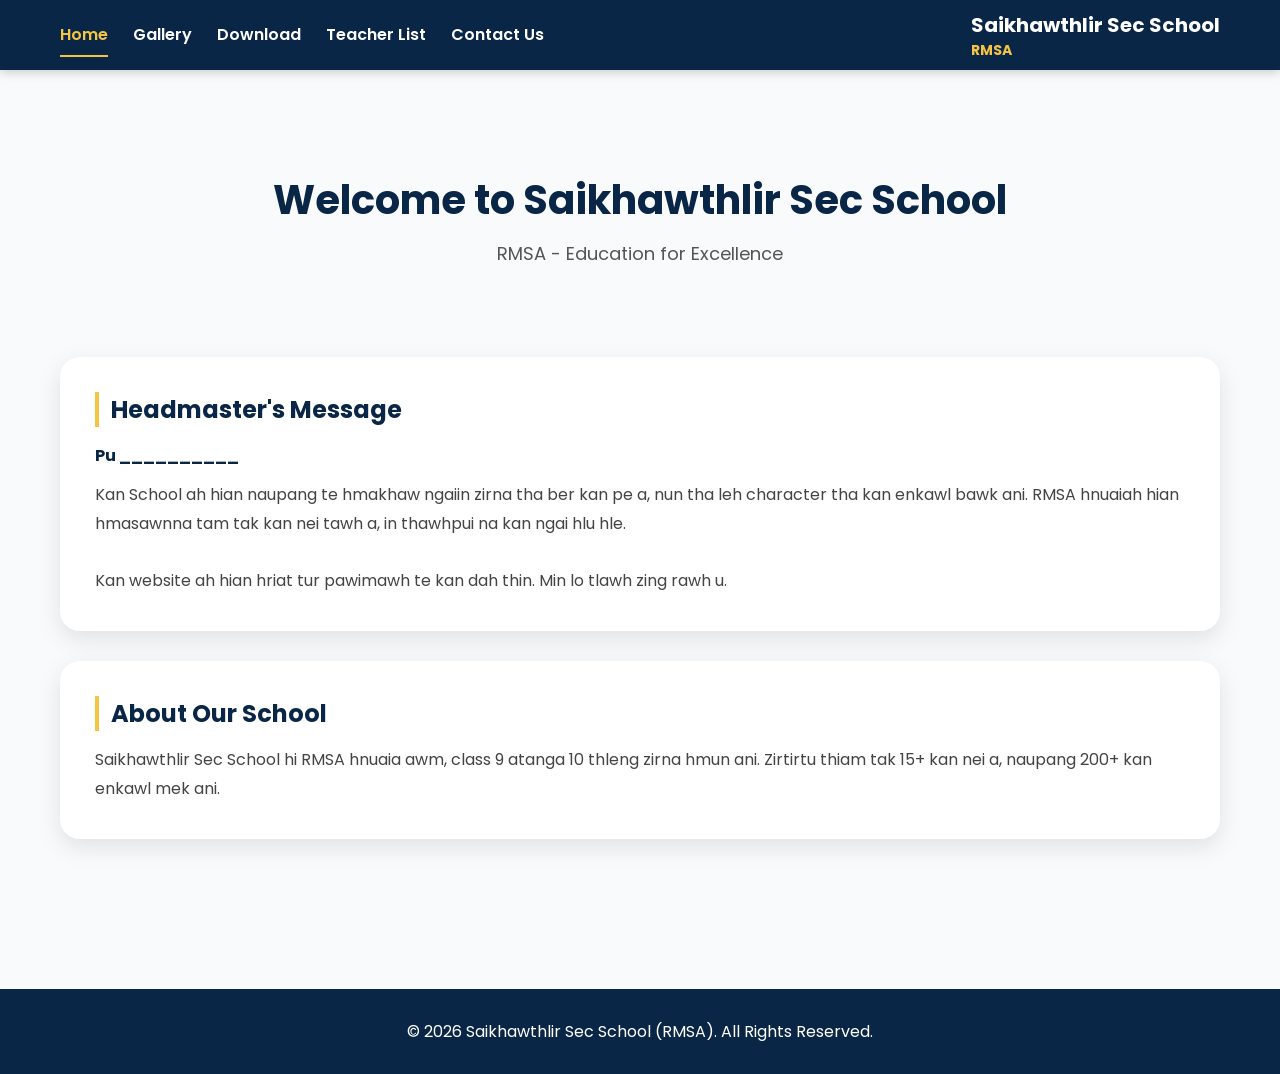
==== commit d6b85877: "Update index.html" ====
--- a/index.html
+++ b/index.html
@@ -31,13 +31,13 @@
       <a href="contact.html">Contact Us</a>
     </div>
     
-    <!-- MOBILE HAMBURGER -->
-    <button class="hamburger" onclick="openMenu()">☰</button>
+    <!-- MOBILE HAMBURGER + CLOSE HMUN 1 -->
+    <button class="hamburger" id="hamburgerBtn" onclick="openMenu()">☰</button>
+    <button class="close-btn" id="closeBtn" onclick="closeMenu()">×</button>
   </nav>
   
   <!-- MOBILE MENU - HEADER HNUAI AH CHIAH -->
   <div class="mobile-menu" id="mobileMenu">
-    <button class="close-btn" onclick="closeMenu()">×</button>
     <a href="index.html" onclick="closeMenu()">Home</a>
     <a href="gallery.html" onclick="closeMenu()">Gallery</a>
     <a href="download.html" onclick="closeMenu()">Download</a>
@@ -78,9 +78,13 @@
 <script>
   function openMenu(){
     document.getElementById('mobileMenu').classList.add('active');
+    document.getElementById('hamburgerBtn').style.display = 'none'; // ☰ hide
+    document.getElementById('closeBtn').style.display = 'block'; // X show
   }
   function closeMenu(){
     document.getElementById('mobileMenu').classList.remove('active');
+    document.getElementById('hamburgerBtn').style.display = 'block'; // ☰ show
+    document.getElementById('closeBtn').style.display = 'none'; // X hide
   }
   // Pawn lam hmet pawn a in close thei
   document.addEventListener('click', function(e){
--- a/style.css
+++ b/style.css
@@ -1,74 +1,90 @@
-/* style.css - Saikhawthlir Sec School v3 */
+/* style.css - Saikhawthlir Sec School v5 */
 *{margin:0;padding:0;box-sizing:border-box;font-family:'Poppins',sans-serif}
 :root{--primary:#0A2647;--accent:#F5C542;--light:#F8FAFC}
 body{background:var(--light);color:#333}
 
-/* NAVBAR HORIZONTAL */
+/* NAVBAR */
 header{background:var(--primary);color:white;position:sticky;top:0;z-index:1000;box-shadow:0 2px 10px rgba(0,0,0,0.2)}
-nav{max-width:1200px;margin:0 auto;padding:15px 20px;display:flex;justify-content:space-between;align-items:center;height:70px}
-.logo{font-size:20px;font-weight:700}
+nav{
+  max-width:1200px;
+  margin:0 auto;
+  padding:15px 20px;
+  display:flex;
+  justify-content:space-between;
+  align-items:center;
+  height:70px;
+  flex-direction:row-reverse; /* ☰ VEILAM */
+  position:relative; /* X dahna tur */
+}
+.logo{font-size:20px;font-weight:700;text-align:left}
 .logo span{color:var(--accent);font-size:14px;display:block}
 .nav-links{display:flex;gap:25px}
 .nav-links a{color:white;text-decoration:none;font-weight:600;transition:0.3s;padding:8px 0}
 .nav-links a:hover{color:var(--accent);border-bottom:2px solid var(--accent)}
 .nav-links a.active{color:var(--accent);border-bottom:2px solid var(--accent)}
-.hamburger{display:none;font-size:28px;cursor:pointer;color:white;background:none;border:none}
 
-/* MOBILE MENU THAR - HEADER HNUAI CHIAH */
+/* HAMBURGER + CLOSE BUTTON HMUN 1 AH */
+.hamburger, .close-btn{
+  font-size:28px;
+  cursor:pointer;
+  color:white;
+  background:none;
+  border:none;
+  padding:5px;
+  z-index:1001;
+}
+.hamburger{display:none}
+.close-btn{display:none;position:absolute;left:20px;top:18px} /* ☰ AWMNA BIAK */
+
+/* MOBILE MENU */
 .mobile-menu{
   display:none;
-  position:absolute; /* FIXED atangin ABSOLUTE ah thlak */
-  top:70px; /* Header height chiah */
+  position:absolute;
+  top:70px;
   left:0;
-  width:100%;
-  background:var(--primary); /* Dark blue solid */
+  width:80%;
+  max-width:320px;
+  background:var(--primary);
   flex-direction:column;
-  align-items:center;
-  padding:40px 20px;
-  gap:25px;
+  align-items:flex-start;
+  padding:25px 25px 30px 25px; /* Chung lam tih hniam */
+  gap:4px; /* INKAR TIH ZIM LEH - 8px atangin 4px */
   z-index:999;
   box-shadow:0 10px 20px rgba(0,0,0,0.3);
   animation:slideDown 0.3s ease;
+  border-radius:0 0 15px 0;
 }
 .mobile-menu.active{display:flex}
-
-@keyframes slideDown{
-  from{opacity:0;transform:translateY(-10px)}
-  to{opacity:1;transform:translateY(0)}
-}
-
+@keyframes slideDown{from{opacity:0;transform:translateY(-10px)} to{opacity:1;transform:translateY(0)}}
 .mobile-menu a{
   color:white;
   text-decoration:none;
-  font-size:22px;
-  font-weight:700;
+  font-size:20px;
+  font-weight:600;
   transition:0.3s;
-  padding:12px 30px;
+  padding:8px 15px; /* 10px atangin 8px ah */
   width:100%;
-  text-align:center;
+  text-align:left;
+  border-radius:8px;
 }
-.mobile-menu a:hover{color:var(--accent);background:rgba(245,197,66,0.1);border-radius:10px}
-
-/* X CLOSE BUTTON */
-.close-btn{
-  position:absolute;
-  top:15px;
-  right:20px;
-  font-size:35px;
-  color:white;
-  background:none;
-  border:none;
-  cursor:pointer;
-  transition:0.3s;
-}
-.close-btn:hover{color:var(--accent);transform:rotate(90deg)}
+.mobile-menu a:hover{color:var(--accent);background:rgba(245,197,66,0.1)}
 
 .container{max-width:1200px;margin:0 auto;padding:60px 20px}
 .title{text-align:center;font-size:36px;color:var(--primary);margin-bottom:50px;font-weight:700}
+footer{background:var(--primary);color:white;text-align:center;padding:30px;margin-top:60px}
 
-footer{background:var(--primary);color:white;text-align:center;padding:30px;margin-top:60px}
+/* CARD */
+.card{
+  background:white;
+  padding:35px;
+  border-radius:20px;
+  box-shadow:0 8px 25px rgba(0,0,0,0.1);
+  margin-bottom:30px;
+}
 
 /* MOBILE */
 @media(max-width:900px){
   .nav-links{display:none}
   .hamburger{display:block}
+  .container{padding:30px 15px}
+  .logo{font-size:18px}
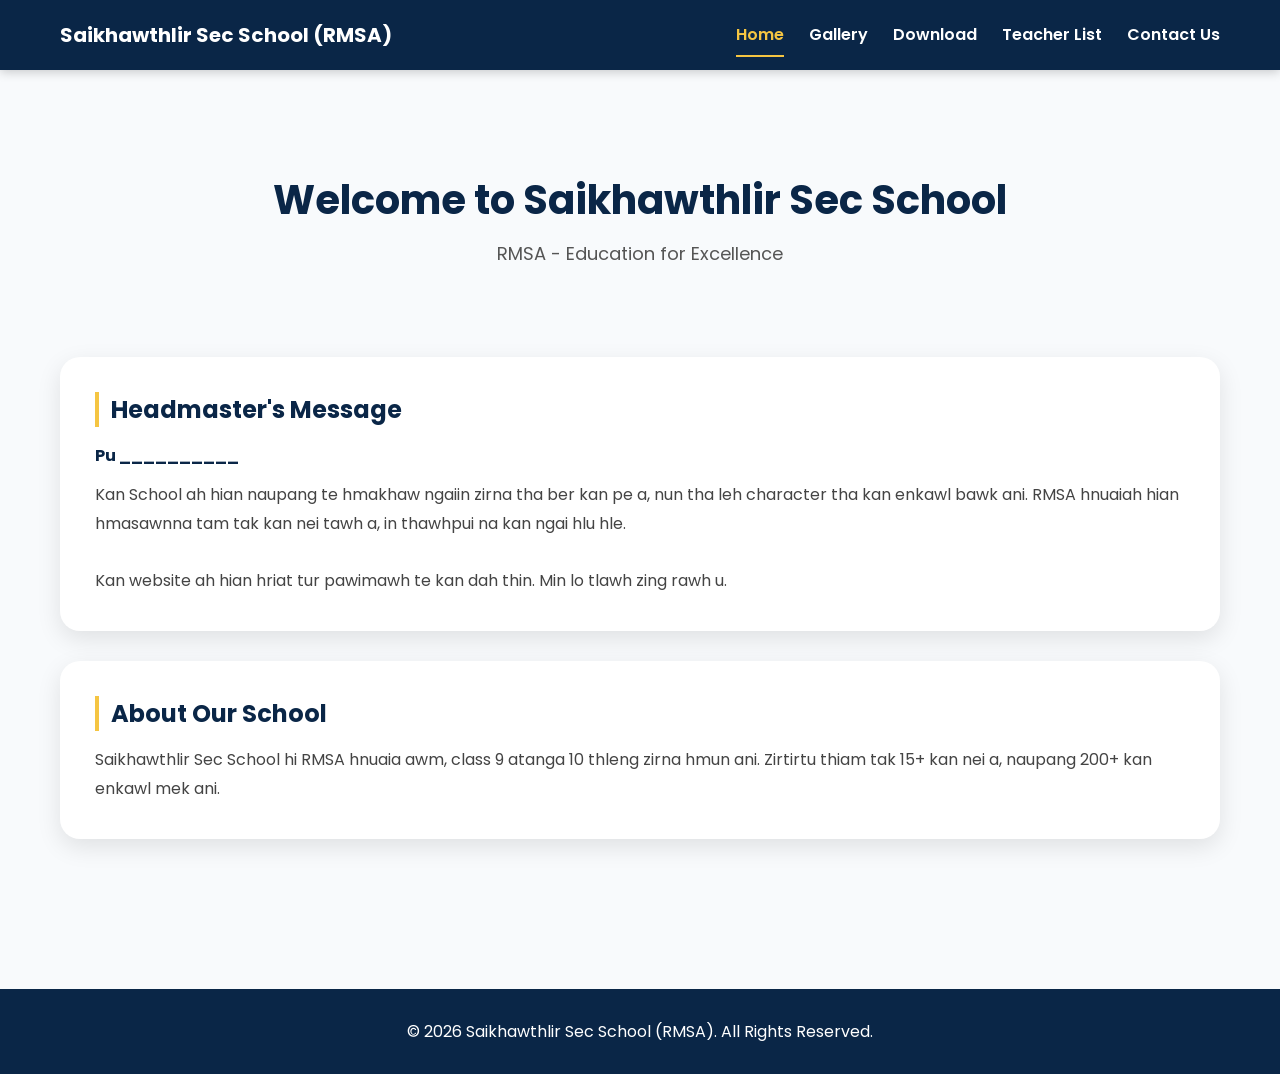
==== commit 5e9a041e: "Update index.html" ====
--- a/index.html
+++ b/index.html
@@ -20,7 +20,8 @@
 
 <header>
   <nav>
-    <div class="logo">Saikhawthlir Sec School <span>RMSA</span></div>
+    <!-- PC + MOBILE BOTH - IN ZAWN VEK -->
+    <div class="logo">Saikhawthlir Sec School (RMSA)</div>
     
     <!-- PC MENU -->
     <div class="nav-links">
@@ -31,12 +32,12 @@
       <a href="contact.html">Contact Us</a>
     </div>
     
-    <!-- MOBILE HAMBURGER + CLOSE HMUN 1 -->
+    <!-- MOBILE HAMBURGER + CLOSE -->
     <button class="hamburger" id="hamburgerBtn" onclick="openMenu()">☰</button>
     <button class="close-btn" id="closeBtn" onclick="closeMenu()">×</button>
   </nav>
   
-  <!-- MOBILE MENU - HEADER HNUAI AH CHIAH -->
+  <!-- MOBILE MENU -->
   <div class="mobile-menu" id="mobileMenu">
     <a href="index.html" onclick="closeMenu()">Home</a>
     <a href="gallery.html" onclick="closeMenu()">Gallery</a>
@@ -78,15 +79,14 @@
 <script>
   function openMenu(){
     document.getElementById('mobileMenu').classList.add('active');
-    document.getElementById('hamburgerBtn').style.display = 'none'; // ☰ hide
-    document.getElementById('closeBtn').style.display = 'block'; // X show
+    document.getElementById('hamburgerBtn').style.display = 'none';
+    document.getElementById('closeBtn').style.display = 'block';
   }
   function closeMenu(){
     document.getElementById('mobileMenu').classList.remove('active');
-    document.getElementById('hamburgerBtn').style.display = 'block'; // ☰ show
-    document.getElementById('closeBtn').style.display = 'none'; // X hide
+    document.getElementById('hamburgerBtn').style.display = 'block';
+    document.getElementById('closeBtn').style.display = 'none';
   }
-  // Pawn lam hmet pawn a in close thei
   document.addEventListener('click', function(e){
     if(!e.target.closest('header')){
       closeMenu();
--- a/style.css
+++ b/style.css
@@ -1,9 +1,9 @@
-/* style.css - Saikhawthlir Sec School v5 */
+/* style.css - Saikhawthlir Sec School FINAL v6 */
 *{margin:0;padding:0;box-sizing:border-box;font-family:'Poppins',sans-serif}
 :root{--primary:#0A2647;--accent:#F5C542;--light:#F8FAFC}
 body{background:var(--light);color:#333}
 
-/* NAVBAR */
+/* NAVBAR - PC DEFAULT */
 header{background:var(--primary);color:white;position:sticky;top:0;z-index:1000;box-shadow:0 2px 10px rgba(0,0,0,0.2)}
 nav{
   max-width:1200px;
@@ -13,17 +13,26 @@
   justify-content:space-between;
   align-items:center;
   height:70px;
-  flex-direction:row-reverse; /* ☰ VEILAM */
-  position:relative; /* X dahna tur */
+  flex-direction:row; /* PC AH CHUAN NORMAL */
+  position:relative;
 }
-.logo{font-size:20px;font-weight:700;text-align:left}
-.logo span{color:var(--accent);font-size:14px;display:block}
-.nav-links{display:flex;gap:25px}
+.logo{
+  font-size:20px;
+  font-weight:700;
+  text-align:left;
+  color:white;
+  order:1; /* VEILAM */
+}
+.nav-links{
+  display:flex;
+  gap:25px;
+  order:2; /* DINGLAM */
+}
 .nav-links a{color:white;text-decoration:none;font-weight:600;transition:0.3s;padding:8px 0}
 .nav-links a:hover{color:var(--accent);border-bottom:2px solid var(--accent)}
 .nav-links a.active{color:var(--accent);border-bottom:2px solid var(--accent)}
 
-/* HAMBURGER + CLOSE BUTTON HMUN 1 AH */
+/* HAMBURGER + CLOSE BUTTON */
 .hamburger, .close-btn{
   font-size:28px;
   cursor:pointer;
@@ -34,7 +43,7 @@
   z-index:1001;
 }
 .hamburger{display:none}
-.close-btn{display:none;position:absolute;left:20px;top:18px} /* ☰ AWMNA BIAK */
+.close-btn{display:none;position:absolute;left:20px;top:18px}
 
 /* MOBILE MENU */
 .mobile-menu{
@@ -47,8 +56,8 @@
   background:var(--primary);
   flex-direction:column;
   align-items:flex-start;
-  padding:25px 25px 30px 25px; /* Chung lam tih hniam */
-  gap:4px; /* INKAR TIH ZIM LEH - 8px atangin 4px */
+  padding:25px 25px 30px 25px;
+  gap:4px;
   z-index:999;
   box-shadow:0 10px 20px rgba(0,0,0,0.3);
   animation:slideDown 0.3s ease;
@@ -62,7 +71,7 @@
   font-size:20px;
   font-weight:600;
   transition:0.3s;
-  padding:8px 15px; /* 10px atangin 8px ah */
+  padding:8px 15px;
   width:100%;
   text-align:left;
   border-radius:8px;
@@ -73,7 +82,6 @@
 .title{text-align:center;font-size:36px;color:var(--primary);margin-bottom:50px;font-weight:700}
 footer{background:var(--primary);color:white;text-align:center;padding:30px;margin-top:60px}
 
-/* CARD */
 .card{
   background:white;
   padding:35px;
@@ -82,9 +90,10 @@
   margin-bottom:30px;
 }
 
-/* MOBILE */
+/* MOBILE VIEW CHIAH */
 @media(max-width:900px){
   .nav-links{display:none}
   .hamburger{display:block}
+  nav{flex-direction:row-reverse;} /* MOBILE AH ☰ VEILAM */
+  .logo{order:2;font-size:18px} /* MOBILE AH LOGO DINGLAM */
   .container{padding:30px 15px}
-  .logo{font-size:18px}
